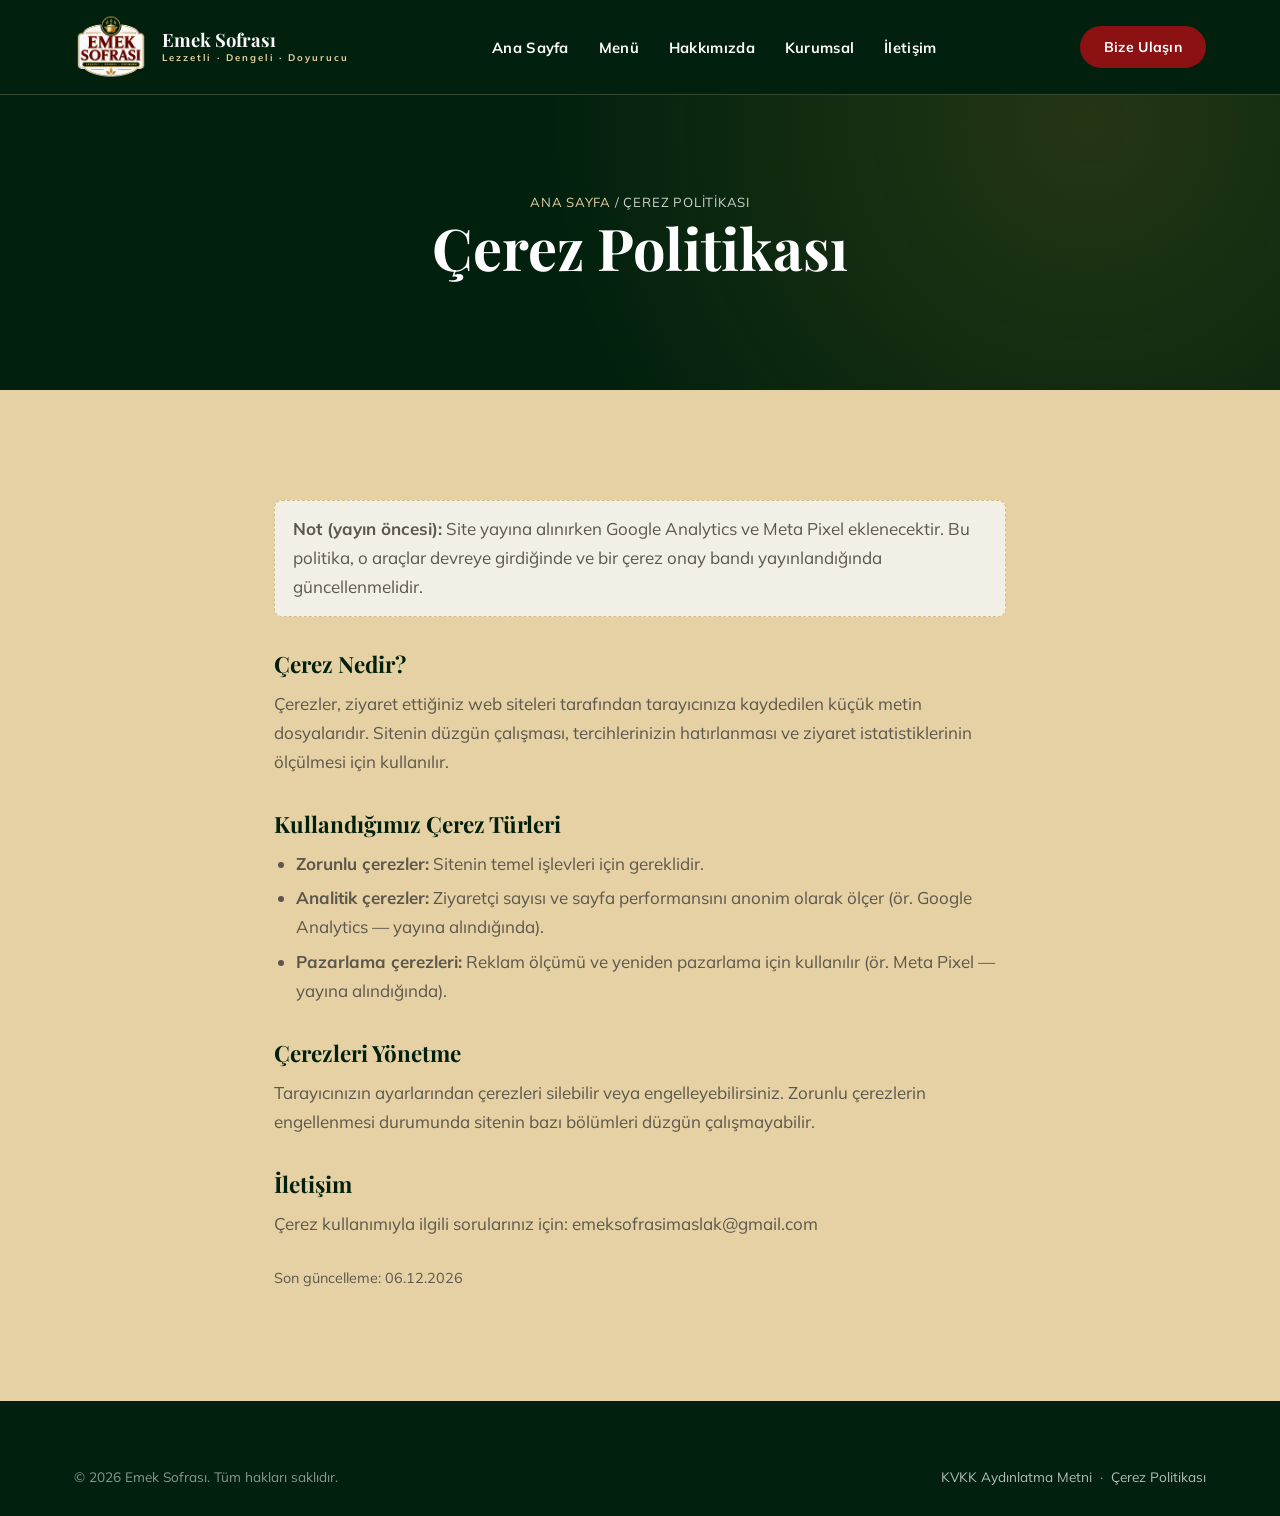
==== cerez-politikasi.html @ a25d8558 "Emek Sofrası web sitesi — ilk sürüm Statik site (HTML5 + saf CSS + vanilla JS, framework yok). 6 ana" ====
<!DOCTYPE html>
<html lang="tr">
<head>
<meta charset="UTF-8">
<meta name="viewport" content="width=device-width, initial-scale=1.0">
<title>Çerez Politikası | Emek Sofrası</title>
<meta name="description" content="Emek Sofrası web sitesi çerez (cookie) politikası.">
<meta name="robots" content="noindex">
<link rel="canonical" href="https://emeksofrasi.com/cerez-politikasi.html">
<link rel="icon" href="images/emek_sofrasi_logo.png">
<link rel="preconnect" href="https://fonts.googleapis.com">
<link rel="preconnect" href="https://fonts.gstatic.com" crossorigin>
<link href="https://fonts.googleapis.com/css2?family=Playfair+Display:wght@600;700&family=Mulish:wght@400;600;700&display=swap" rel="stylesheet">
<link rel="stylesheet" href="css/style.css">
</head>
<body>

<header class="site-header">
  <div class="header-inner">
    <a class="brand" href="index.html" aria-label="Emek Sofrası ana sayfa">
      <img src="images/emek_sofrasi_logo.png" alt="Emek Sofrası logosu">
      <span class="brand__text">Emek Sofrası<span>Lezzetli · Dengeli · Doyurucu</span></span>
    </a>
    <nav class="main-nav" aria-label="Ana menü">
      <ul>
        <li><a href="index.html">Ana Sayfa</a></li>
        <li><a href="menu.html">Menü</a></li>
        <li><a href="hakkimizda.html">Hakkımızda</a></li>
        <li><a href="kurumsal.html">Kurumsal</a></li>
        <li><a href="iletisim.html">İletişim</a></li>
      </ul>
    </nav>
    <div class="header-cta"><a class="btn btn--primary" href="tel:+905310219976">Bize Ulaşın</a></div>
    <button class="nav-toggle" aria-label="Menüyü aç/kapat" aria-expanded="false"><span></span><span></span><span></span></button>
  </div>
</header>

<main>
  <section class="page-hero">
    <div class="container">
      <p class="breadcrumb"><a href="index.html">Ana Sayfa</a> / Çerez Politikası</p>
      <h1>Çerez Politikası</h1>
    </div>
  </section>

  <section class="section">
    <div class="container legal">
      <p style="background:var(--cream-2);border:1px dashed var(--cream-3);padding:14px 18px;border-radius:8px;">
        <strong>Not (yayın öncesi):</strong> Site yayına alınırken Google Analytics ve
        Meta Pixel eklenecektir. Bu politika, o araçlar devreye girdiğinde ve bir çerez
        onay bandı yayınlandığında güncellenmelidir.
      </p>

      <h2>Çerez Nedir?</h2>
      <p>
        Çerezler, ziyaret ettiğiniz web siteleri tarafından tarayıcınıza kaydedilen
        küçük metin dosyalarıdır. Sitenin düzgün çalışması, tercihlerinizin hatırlanması
        ve ziyaret istatistiklerinin ölçülmesi için kullanılır.
      </p>

      <h2>Kullandığımız Çerez Türleri</h2>
      <ul>
        <li><strong>Zorunlu çerezler:</strong> Sitenin temel işlevleri için gereklidir.</li>
        <li><strong>Analitik çerezler:</strong> Ziyaretçi sayısı ve sayfa performansını anonim olarak ölçer (ör. Google Analytics — yayına alındığında).</li>
        <li><strong>Pazarlama çerezleri:</strong> Reklam ölçümü ve yeniden pazarlama için kullanılır (ör. Meta Pixel — yayına alındığında).</li>
      </ul>

      <h2>Çerezleri Yönetme</h2>
      <p>
        Tarayıcınızın ayarlarından çerezleri silebilir veya engelleyebilirsiniz. Zorunlu
        çerezlerin engellenmesi durumunda sitenin bazı bölümleri düzgün çalışmayabilir.
      </p>

      <h2>İletişim</h2>
      <p>Çerez kullanımıyla ilgili sorularınız için: emeksofrasimaslak@gmail.com</p>

      <p style="margin-top:28px;color:var(--ink-soft);font-size:0.9rem;">Son güncelleme: <span id="upd"></span></p>
    </div>
  </section>
</main>

<footer class="site-footer">
  <div class="container">
    <div class="footer-bottom" style="border:none;padding-top:0;">
      <span>© <span id="year">2026</span> Emek Sofrası. Tüm hakları saklıdır.</span>
      <span><a href="kvkk.html">KVKK Aydınlatma Metni</a> &nbsp;·&nbsp; <a href="cerez-politikasi.html">Çerez Politikası</a></span>
    </div>
  </div>
</footer>

<script>
document.getElementById("year").textContent = new Date().getFullYear();
document.getElementById("upd").textContent = new Date().toLocaleDateString("tr-TR");
</script>
<script src="js/main.js"></script>
</body>
</html>
---- css/style.css ----
/* ==========================================================================
   Emek Sofrası — Ana Stil Dosyası
   Resmî marka paleti (emek_sofrasi_renkler.jpeg):
     Ana Yeşil     #01210E   (%55 — zemin, güven)
     İkincil Yeşil #06351B   (%25 — bölüm bantları)
     Altın         #C4932D   (%12 — kalite/premium vurgu)
     Açık Altın    #E6D1A4   (çerçeve, ince detay)
     Bordo         #8C1112   (%8 — iştah/CTA vurgusu)
     Derin Bordo   #630303   (buton hover)
     Kırık Beyaz   #FAF9F8   (okuma zemini)
   ========================================================================== */

:root {
  --green:        #06351B;   /* ikincil yeşil */
  --green-deep:   #01210E;   /* ana yeşil */
  --green-soft:   #0d4a28;
  --gold:         #c4932d;
  --gold-light:   #e6d1a4;
  --gold-dark:    #a87d22;
  --bordo:        #8c1112;
  --bordo-deep:   #630303;
  --cream:        #faf9f8;   /* kırık beyaz — koyu zeminde metin, modal, küçük yüzeyler */
  --cream-2:      #f2efe6;
  --cream-3:      #d8bd82;   /* açık altın koyusu — kenarlık/detay */

  --bg:           #e6d1a4;   /* AÇIK ALTIN — bölüm arka planı (beyaz yerine) */
  --bg-2:         #ddc492;   /* bir ton koyusu — dönüşümlü bölümler */
  --ink:          #1c1a15;
  --ink-soft:     #5c574c;
  --white:        #ffffff;

  --font-display: "Playfair Display", "Georgia", "Times New Roman", serif;
  --font-body:    "Mulish", "Segoe UI", -apple-system, BlinkMacSystemFont, sans-serif;

  --container:    1180px;
  --radius:       10px;
  --shadow-sm:    0 2px 10px rgba(1, 33, 14, 0.10);
  --shadow-md:    0 10px 34px rgba(1, 33, 14, 0.18);
  --transition:   0.25s ease;
}

/* --------------------------------------------------------------------------
   Reset / temel
   -------------------------------------------------------------------------- */
*,
*::before,
*::after { box-sizing: border-box; margin: 0; padding: 0; }

html {
  scroll-behavior: smooth;
  -webkit-text-size-adjust: 100%;
  overflow-x: hidden;
}

body {
  font-family: var(--font-body);
  color: var(--ink);
  background: var(--bg);
  line-height: 1.7;
  font-size: 17px;
  overflow-x: hidden;
  max-width: 100%;
}

img { max-width: 100%; display: block; }

a { color: var(--bordo); text-decoration: none; transition: color var(--transition); }
a:hover { color: var(--gold-dark); }

h1, h2, h3, h4 {
  font-family: var(--font-display);
  font-weight: 700;
  line-height: 1.2;
  color: var(--green-deep);
}

h1 { font-size: clamp(2.1rem, 5vw, 3.6rem); }
h2 { font-size: clamp(1.7rem, 3.6vw, 2.6rem); }
h3 { font-size: clamp(1.2rem, 2.2vw, 1.5rem); }

p { margin-bottom: 1rem; }
p:last-child { margin-bottom: 0; }

ul { list-style: none; }

/* --------------------------------------------------------------------------
   Yardımcı sınıflar
   -------------------------------------------------------------------------- */
.container {
  width: 100%;
  max-width: var(--container);
  margin: 0 auto;
  padding: 0 24px;
}

.section {
  padding: clamp(56px, 9vw, 110px) 0;
}

.section--tint { background: var(--bg-2); }

.section--green {
  background: var(--green);
  color: var(--cream);
}
.section--green-deep {
  background: var(--green-deep);
  color: var(--cream);
}
.section--green h2, .section--green h3, .section--green h4,
.section--green-deep h2, .section--green-deep h3, .section--green-deep h4 {
  color: var(--white);
}

.eyebrow {
  display: inline-block;
  font-family: var(--font-body);
  font-weight: 700;
  letter-spacing: 0.22em;
  text-transform: uppercase;
  font-size: 0.78rem;
  color: var(--gold-dark);
  margin-bottom: 14px;
}
.section--green .eyebrow,
.section--green-deep .eyebrow { color: var(--gold-light); }

.section-head {
  max-width: 720px;
  margin-bottom: clamp(34px, 5vw, 58px);
}
.section-head--center {
  margin-left: auto;
  margin-right: auto;
  text-align: center;
}

.lead {
  font-size: 1.12rem;
  color: var(--ink-soft);
}
.section--green .lead,
.section--green-deep .lead { color: rgba(250, 249, 248, 0.82); }

.section--green p,
.section--green li,
.section--green-deep p,
.section--green-deep li { color: rgba(250, 249, 248, 0.88); }
.section--green .split__content strong,
.section--green-deep .split__content strong { color: var(--white); }

/* Altın ince ayraç */
.rule {
  display: flex;
  align-items: center;
  gap: 12px;
  margin: 18px 0;
}
.rule::before,
.rule::after {
  content: "";
  height: 1px;
  flex: 1;
  background: var(--gold);
  opacity: 0.5;
}
.rule__dot {
  width: 7px; height: 7px;
  transform: rotate(45deg);
  background: var(--gold);
}
.rule--left::before { display: none; }
.rule--left { justify-content: flex-start; }
.rule--left::after { max-width: 90px; }

/* --------------------------------------------------------------------------
   Butonlar
   -------------------------------------------------------------------------- */
.btn {
  display: inline-flex;
  align-items: center;
  justify-content: center;
  gap: 9px;
  font-family: var(--font-body);
  font-weight: 700;
  font-size: 0.95rem;
  letter-spacing: 0.02em;
  padding: 14px 28px;
  border-radius: 999px;
  border: 2px solid transparent;
  cursor: pointer;
  transition: all var(--transition);
  text-align: center;
  line-height: 1.2;
}

.btn--primary {
  background: var(--bordo);
  color: var(--white);
  border-color: var(--bordo);
}
.btn--primary:hover {
  background: var(--bordo-deep);
  border-color: var(--bordo-deep);
  color: var(--white);
  transform: translateY(-2px);
}

.btn--gold {
  background: var(--gold);
  color: var(--green-deep);
  border-color: var(--gold);
}
.btn--gold:hover {
  background: var(--gold-light);
  border-color: var(--gold-light);
  color: var(--green-deep);
  transform: translateY(-2px);
}

.btn--ghost {
  background: transparent;
  color: var(--green-deep);
  border-color: var(--green);
}
.btn--ghost:hover {
  background: var(--green);
  color: var(--cream);
}
.section--green .btn--ghost,
.section--green-deep .btn--ghost,
.hero .btn--ghost,
.page-hero .btn--ghost,
.home-hero .btn--ghost,
.home-intro .btn--ghost,
.panel .btn--ghost {
  color: var(--cream);
  border-color: var(--gold-light);
}
.section--green .btn--ghost:hover,
.section--green-deep .btn--ghost:hover,
.hero .btn--ghost:hover,
.page-hero .btn--ghost:hover,
.home-hero .btn--ghost:hover,
.home-intro .btn--ghost:hover,
.panel .btn--ghost:hover {
  background: var(--gold);
  color: var(--green-deep);
  border-color: var(--gold);
}

.btn--wa {
  background: #1faa54;
  color: #fff;
  border-color: #1faa54;
}
.btn--wa:hover {
  background: #178a44;
  border-color: #178a44;
  color: #fff;
  transform: translateY(-2px);
}

.btn-row {
  display: flex;
  flex-wrap: wrap;
  gap: 14px;
  margin-top: 28px;
}
.btn-row--center { justify-content: center; }

/* --------------------------------------------------------------------------
   Görsel yer tutucular (fotoğraflar sonra eklenecek)
   -------------------------------------------------------------------------- */
.ph {
  position: relative;
  width: 100%;
  background:
    repeating-linear-gradient(
      45deg,
      #f2efe6,
      #f2efe6 14px,
      #e8e3d4 14px,
      #e8e3d4 28px
    );
  background-color: var(--cream-2);
  border: 1px solid var(--cream-3);
  border-radius: var(--radius);
  overflow: hidden;
  display: flex;
  align-items: center;
  justify-content: center;
}
.ph::after {
  content: attr(data-label);
  position: absolute;
  padding: 8px 16px;
  font-family: var(--font-body);
  font-size: 0.8rem;
  font-weight: 700;
  letter-spacing: 0.08em;
  text-transform: uppercase;
  color: var(--ink-soft);
  background: rgba(250, 249, 248, 0.92);
  border: 1px solid var(--cream-3);
  border-radius: 999px;
}
.ph::before {
  content: "";
  position: absolute;
  width: 46px; height: 46px;
  top: calc(50% - 40px); left: calc(50% - 23px);
  background: var(--gold);
  opacity: 0.4;
  -webkit-mask: url("data:image/svg+xml,%3Csvg xmlns='http://www.w3.org/2000/svg' viewBox='0 0 24 24'%3E%3Cpath d='M4 20h16v-2H4v2zM12 4c-3.31 0-6 2.24-6 5h12c0-2.76-2.69-5-6-5zM5 11h14v2H5z'/%3E%3C/svg%3E") center/contain no-repeat;
          mask: url("data:image/svg+xml,%3Csvg xmlns='http://www.w3.org/2000/svg' viewBox='0 0 24 24'%3E%3Cpath d='M4 20h16v-2H4v2zM12 4c-3.31 0-6 2.24-6 5h12c0-2.76-2.69-5-6-5zM5 11h14v2H5z'/%3E%3C/svg%3E") center/contain no-repeat;
}
/* Koyu bölümlerde yer tutucu */
.section--green .ph,
.section--green-deep .ph,
.hero__media .ph,
.page-hero .ph {
  background:
    repeating-linear-gradient(45deg, rgba(230,209,164,0.10), rgba(230,209,164,0.10) 14px, rgba(230,209,164,0.04) 14px, rgba(230,209,164,0.04) 28px);
  background-color: rgba(255,255,255,0.03);
  border-color: rgba(230, 209, 164, 0.35);
}
.section--green .ph::after,
.section--green-deep .ph::after,
.hero__media .ph::after,
.page-hero .ph::after {
  color: var(--gold-light);
  background: rgba(1, 33, 14, 0.55);
  border-color: rgba(230, 209, 164, 0.35);
}

.ph--1x1  { aspect-ratio: 1 / 1; }
.ph--4x3  { aspect-ratio: 4 / 3; }
.ph--3x2  { aspect-ratio: 3 / 2; }
.ph--16x9 { aspect-ratio: 16 / 9; }
.ph--3x4  { aspect-ratio: 3 / 4; }
.ph--hero { aspect-ratio: 5 / 6; }

.media {
  width: 100%;
  height: 100%;
  object-fit: cover;
  border-radius: var(--radius);
}

/* --------------------------------------------------------------------------
   Header — koyu yeşil
   -------------------------------------------------------------------------- */
.site-header {
  position: sticky;
  top: 0;
  z-index: 100;
  background: var(--green-deep);
  border-bottom: 1px solid rgba(230, 209, 164, 0.22);
}

.header-inner {
  display: flex;
  align-items: center;
  justify-content: space-between;
  gap: 20px;
  min-height: 92px;
  padding: 10px 24px;
  max-width: var(--container);
  margin: 0 auto;
}

.brand {
  display: flex;
  align-items: center;
  gap: 14px;
  flex-shrink: 0;
}
.brand img { height: 74px; width: auto; }
.brand__text {
  font-family: var(--font-display);
  font-weight: 700;
  font-size: 1.15rem;
  color: var(--cream);
  line-height: 1;
}
.brand__text span {
  display: block;
  font-family: var(--font-body);
  font-weight: 700;
  font-size: 0.6rem;
  letter-spacing: 0.2em;
  color: var(--gold-light);
  margin-top: 4px;
}

.main-nav ul {
  display: flex;
  align-items: center;
  gap: 30px;
}
.main-nav a {
  font-family: var(--font-body);
  font-weight: 700;
  font-size: 0.92rem;
  color: var(--cream);
  letter-spacing: 0.02em;
  padding: 6px 0;
  position: relative;
}
.main-nav a::after {
  content: "";
  position: absolute;
  left: 0; bottom: 0;
  width: 0; height: 2px;
  background: var(--gold);
  transition: width var(--transition);
}
.main-nav a:hover { color: var(--gold-light); }
.main-nav a:hover::after,
.main-nav a.is-active::after { width: 100%; }
.main-nav a.is-active { color: var(--gold-light); }

.header-cta { flex-shrink: 0; }
.header-cta .btn { padding: 11px 22px; font-size: 0.88rem; }

.nav-toggle {
  display: none;
  flex-direction: column;
  gap: 5px;
  background: none;
  border: none;
  cursor: pointer;
  padding: 8px;
}
.nav-toggle span {
  width: 26px; height: 2px;
  background: var(--cream);
  transition: all var(--transition);
}
.nav-toggle.is-open span:nth-child(1) { transform: translateY(7px) rotate(45deg); }
.nav-toggle.is-open span:nth-child(2) { opacity: 0; }
.nav-toggle.is-open span:nth-child(3) { transform: translateY(-7px) rotate(-45deg); }

/* --------------------------------------------------------------------------
   Hero — koyu yeşil zemin
   -------------------------------------------------------------------------- */
.hero {
  position: relative;
  overflow: hidden;
  background:
    radial-gradient(circle at 12% 0%, rgba(196, 147, 45, 0.18), transparent 42%),
    radial-gradient(circle at 100% 100%, rgba(6, 53, 27, 0.9), transparent 55%),
    var(--green-deep);
  color: var(--cream);
  padding: clamp(48px, 8vw, 96px) 0 clamp(56px, 9vw, 104px);
}

.hero-grid {
  display: grid;
  grid-template-columns: 1.05fr 0.95fr;
  gap: clamp(30px, 5vw, 66px);
  align-items: center;
}
.hero__content { min-width: 0; }

.hero__slogan {
  font-family: var(--font-display);
  font-style: italic;
  font-size: 1.05rem;
  color: var(--gold-light);
  margin-bottom: 10px;
}

.hero h1 { color: var(--white); margin-bottom: 18px; }
.hero h1 em {
  font-style: italic;
  color: var(--gold);
}

.hero__desc {
  font-size: 1.14rem;
  color: rgba(250, 249, 248, 0.85);
  max-width: 46ch;
}

.hero__meta {
  display: flex;
  flex-wrap: wrap;
  gap: 10px 22px;
  margin-top: 26px;
  font-size: 0.92rem;
  font-weight: 700;
  color: var(--cream);
}
.hero__meta span {
  display: inline-flex;
  align-items: center;
  gap: 7px;
}
.hero__meta span::before {
  content: "";
  width: 6px; height: 6px;
  transform: rotate(45deg);
  background: var(--gold);
}

.hero__media {
  position: relative;
  min-width: 0;
}
.hero__media .ph { box-shadow: var(--shadow-md); }
.hero__media::before {
  content: "";
  position: absolute;
  inset: 18px -18px -18px 18px;
  border: 2px solid var(--gold);
  border-radius: var(--radius);
  z-index: 0;
}
.hero__media .ph,
.hero__media .hero__crest { position: relative; z-index: 1; }

/* Fotoğraf gelene kadar hero görsel alanı: marka amblemi */
.hero__crest {
  aspect-ratio: 5 / 6;
  border-radius: var(--radius);
  border: 1px solid rgba(230, 209, 164, 0.4);
  background:
    radial-gradient(circle at 50% 38%, rgba(196, 147, 45, 0.22), transparent 60%),
    var(--green);
  box-shadow: var(--shadow-md);
  display: flex;
  flex-direction: column;
  align-items: center;
  justify-content: center;
  gap: 22px;
  padding: 32px;
  text-align: center;
}
.hero__crest img {
  width: min(74%, 320px);
  height: auto;
  filter: drop-shadow(0 8px 20px rgba(0, 0, 0, 0.35));
}
.hero__crest span {
  font-family: var(--font-body);
  font-size: 0.78rem;
  font-weight: 700;
  letter-spacing: 0.14em;
  text-transform: uppercase;
  color: var(--gold-light);
}

/* --------------------------------------------------------------------------
   Görsel kaydırıcı (carousel) — hero
   -------------------------------------------------------------------------- */
.carousel {
  position: relative;
  z-index: 1;
  aspect-ratio: 5 / 6;
  border-radius: var(--radius);
  overflow: hidden;
  box-shadow: var(--shadow-md);
  border: 1px solid rgba(230, 209, 164, 0.4);
  background: var(--green-deep);
}
.carousel__track {
  display: flex;
  height: 100%;
  transition: transform 0.6s cubic-bezier(0.4, 0, 0.2, 1);
}
.carousel__slide {
  flex: 0 0 100%;
  width: 100%;
  height: 100%;
}
.carousel__slide > img {
  width: 100%;
  height: 100%;
  object-fit: cover;
  display: block;
}
.carousel__slide .hero__crest {
  aspect-ratio: auto;
  height: 100%;
  border: none;
  border-radius: 0;
  box-shadow: none;
}

.carousel__arrow {
  position: absolute;
  top: 50%;
  transform: translateY(-50%);
  width: 42px;
  height: 42px;
  border-radius: 50%;
  border: 1px solid rgba(230, 209, 164, 0.5);
  background: rgba(1, 33, 14, 0.55);
  color: var(--cream);
  font-size: 1.4rem;
  line-height: 1;
  cursor: pointer;
  display: flex;
  align-items: center;
  justify-content: center;
  transition: background var(--transition);
  z-index: 2;
}
.carousel__arrow:hover { background: var(--bordo); border-color: var(--bordo); }
.carousel__arrow--prev { left: 12px; }
.carousel__arrow--next { right: 12px; }

.carousel__dots {
  position: absolute;
  left: 0;
  right: 0;
  bottom: 14px;
  display: flex;
  gap: 8px;
  justify-content: center;
  z-index: 2;
}
.carousel__dots button {
  width: 9px;
  height: 9px;
  padding: 0;
  border-radius: 999px;
  border: none;
  background: rgba(250, 249, 248, 0.45);
  cursor: pointer;
  transition: all var(--transition);
}
.carousel__dots button.is-active {
  width: 26px;
  background: var(--gold);
}

/* --------------------------------------------------------------------------
   Değerler şeridi
   -------------------------------------------------------------------------- */
.values {
  display: grid;
  grid-template-columns: repeat(3, 1fr);
  gap: 20px;
  text-align: center;
}
.value {
  padding: 34px 22px;
  background: var(--white);
  border: 1px solid var(--cream-3);
  border-radius: var(--radius);
  box-shadow: var(--shadow-sm);
}
.section--green .value,
.section--green-deep .value {
  background: rgba(255, 255, 255, 0.05);
  border-color: rgba(230, 209, 164, 0.3);
  color: var(--cream);
}
.value__icon {
  width: 44px; height: 44px;
  margin: 0 auto 14px;
  color: var(--gold-dark);
}
.section--green .value__icon,
.section--green-deep .value__icon { color: var(--gold-light); }
.value h3 { margin-bottom: 8px; }
.value p { font-size: 0.98rem; color: var(--ink-soft); }
.section--green .value p,
.section--green-deep .value p { color: rgba(250, 249, 248, 0.8); }

/* --------------------------------------------------------------------------
   İki kolon anlatı bloğu
   -------------------------------------------------------------------------- */
.split {
  display: grid;
  grid-template-columns: 1fr 1fr;
  gap: clamp(30px, 5vw, 64px);
  align-items: center;
}
.split__content { min-width: 0; }
.split__media { min-width: 0; }
.split--reverse .split__media { order: 2; }
.split__media .ph { box-shadow: var(--shadow-md); }

.checklist {
  margin-top: 22px;
  display: grid;
  gap: 12px;
}
.checklist li {
  display: flex;
  gap: 12px;
  align-items: flex-start;
  font-size: 0.99rem;
}
.checklist li::before {
  content: "";
  flex-shrink: 0;
  width: 22px; height: 22px;
  margin-top: 2px;
  border-radius: 50%;
  background: var(--gold);
  -webkit-mask: url("data:image/svg+xml,%3Csvg xmlns='http://www.w3.org/2000/svg' viewBox='0 0 24 24'%3E%3Cpath d='M9 16.17L4.83 12l-1.42 1.41L9 19 21 7l-1.41-1.41z'/%3E%3C/svg%3E") center/70% no-repeat;
          mask: url("data:image/svg+xml,%3Csvg xmlns='http://www.w3.org/2000/svg' viewBox='0 0 24 24'%3E%3Cpath d='M9 16.17L4.83 12l-1.42 1.41L9 19 21 7l-1.41-1.41z'/%3E%3C/svg%3E") center/70% no-repeat;
}

/* --------------------------------------------------------------------------
   Menü — kategori butonları + popup
   -------------------------------------------------------------------------- */
.week-menu {
  background: var(--white);
  border: 1px solid var(--cream-3);
  border-left: 4px solid var(--gold);
  border-radius: var(--radius);
  padding: clamp(24px, 4vw, 40px);
  box-shadow: var(--shadow-sm);
  margin-bottom: 46px;
}
.week-menu__tag {
  font-family: var(--font-body);
  font-weight: 700;
  letter-spacing: 0.16em;
  text-transform: uppercase;
  font-size: 0.75rem;
  color: var(--gold-dark);
}
.week-menu h3 { margin: 6px 0 10px; }
.week-menu__note { font-size: 0.95rem; color: var(--ink-soft); }
.week-menu__empty {
  margin-top: 16px;
  padding: 18px;
  border: 1px dashed var(--cream-3);
  border-radius: 8px;
  font-size: 0.95rem;
  color: var(--ink-soft);
  background: var(--cream);
}

.cat-grid {
  display: grid;
  grid-template-columns: repeat(auto-fit, minmax(190px, 1fr));
  gap: 16px;
}
.cat-btn {
  display: flex;
  flex-direction: column;
  align-items: flex-start;
  gap: 6px;
  text-align: left;
  padding: 22px 22px 20px;
  background: var(--white);
  border: 1px solid var(--cream-3);
  border-radius: var(--radius);
  cursor: pointer;
  transition: all var(--transition);
  font-family: inherit;
  box-shadow: var(--shadow-sm);
}
.cat-btn:hover {
  border-color: var(--gold);
  transform: translateY(-3px);
  box-shadow: var(--shadow-md);
}
.cat-btn__icon { width: 34px; height: 34px; color: var(--green-soft); }
.cat-btn__name {
  font-family: var(--font-display);
  font-weight: 700;
  font-size: 1.18rem;
  color: var(--green-deep);
}
.cat-btn__hint {
  font-size: 0.82rem;
  font-weight: 700;
  letter-spacing: 0.04em;
  color: var(--gold-dark);
}

/* Popup / modal */
.modal {
  position: fixed;
  inset: 0;
  z-index: 200;
  display: none;
  align-items: center;
  justify-content: center;
  padding: 20px;
  background: rgba(1, 33, 14, 0.66);
  backdrop-filter: blur(3px);
}
.modal.is-open { display: flex; }
.modal__box {
  background: var(--cream);
  border-radius: var(--radius);
  border-top: 5px solid var(--gold);
  max-width: 520px;
  width: 100%;
  max-height: 88vh;
  overflow-y: auto;
  padding: clamp(24px, 4vw, 38px);
  box-shadow: var(--shadow-md);
  position: relative;
}
.modal__close {
  position: absolute;
  top: 14px; right: 14px;
  width: 38px; height: 38px;
  border-radius: 50%;
  border: 1px solid var(--cream-3);
  background: var(--white);
  font-size: 1.1rem;
  line-height: 1;
  cursor: pointer;
  color: var(--ink);
  transition: all var(--transition);
}
.modal__close:hover { background: var(--bordo); color: #fff; border-color: var(--bordo); }
.modal__eyebrow {
  font-family: var(--font-body);
  font-weight: 700;
  letter-spacing: 0.16em;
  text-transform: uppercase;
  font-size: 0.72rem;
  color: var(--gold-dark);
}
.modal h3 { margin: 6px 0 4px; }
.modal__week { font-size: 0.9rem; color: var(--ink-soft); margin-bottom: 18px; }
.modal__list { display: grid; gap: 2px; }
.modal__list li {
  padding: 12px 4px;
  border-bottom: 1px solid var(--cream-3);
  font-size: 1.02rem;
}
.modal__list li:last-child { border-bottom: none; }
.modal__placeholder {
  padding: 26px 18px;
  text-align: center;
  border: 1px dashed var(--cream-3);
  border-radius: 8px;
  color: var(--ink-soft);
  font-size: 0.95rem;
  background: var(--white);
}
.modal__foot {
  margin-top: 20px;
  padding-top: 16px;
  border-top: 1px solid var(--cream-3);
  font-size: 0.88rem;
  color: var(--ink-soft);
}

/* --------------------------------------------------------------------------
   Yemek kartları şeridi
   -------------------------------------------------------------------------- */
.cards-strip {
  display: flex;
  flex-wrap: wrap;
  gap: 12px;
  justify-content: center;
}
.card-chip {
  padding: 12px 22px;
  border: 1px solid rgba(230, 209, 164, 0.42);
  border-radius: 999px;
  font-weight: 700;
  font-size: 0.92rem;
  color: var(--cream);
  background: rgba(255, 255, 255, 0.06);
}

/* --------------------------------------------------------------------------
   Bilgi / iletişim ızgarası
   -------------------------------------------------------------------------- */
.info-grid {
  display: grid;
  grid-template-columns: repeat(auto-fit, minmax(240px, 1fr));
  gap: 22px;
}
.info-card {
  padding: 28px;
  background: var(--white);
  border: 1px solid var(--cream-3);
  border-radius: var(--radius);
  box-shadow: var(--shadow-sm);
}
.info-card__icon { width: 38px; height: 38px; color: var(--gold-dark); margin-bottom: 12px; }
.info-card h3 { font-size: 1.15rem; margin-bottom: 6px; }
.info-card p { font-size: 0.98rem; color: var(--ink-soft); }
.info-card a { font-weight: 700; }

.map-embed {
  margin-top: 40px;
  border-radius: var(--radius);
  overflow: hidden;
  border: 1px solid var(--cream-3);
  box-shadow: var(--shadow-sm);
  line-height: 0;
}
.map-embed iframe { width: 100%; height: 420px; border: 0; }

/* Saat tablosu */
.hours { display: grid; gap: 8px; margin-top: 8px; }
.hours div {
  display: flex;
  justify-content: space-between;
  gap: 16px;
  padding: 7px 0;
  border-bottom: 1px dashed var(--cream-3);
  font-size: 0.96rem;
}
.hours div:last-child { border-bottom: none; }
.hours .is-closed { color: var(--bordo); font-weight: 700; }

/* --------------------------------------------------------------------------
   CTA bandı
   -------------------------------------------------------------------------- */
.cta-band { text-align: center; }
.cta-band h2 { margin-bottom: 12px; }
.cta-band p { max-width: 52ch; margin: 0 auto; }

/* Rozet / durum etiketi */
.badge {
  display: inline-flex;
  align-items: center;
  gap: 8px;
  padding: 7px 16px;
  border-radius: 999px;
  font-size: 0.8rem;
  font-weight: 700;
  letter-spacing: 0.06em;
  text-transform: uppercase;
  background: var(--gold);
  color: var(--green-deep);
}
.badge--soon {
  background: rgba(196, 147, 45, 0.16);
  color: var(--gold-dark);
  border: 1px solid var(--gold);
}

/* --------------------------------------------------------------------------
   Footer
   -------------------------------------------------------------------------- */
.site-footer {
  background: var(--green-deep);
  color: rgba(250, 249, 248, 0.72);
  padding: 64px 0 28px;
  font-size: 0.95rem;
}
.footer-grid {
  display: grid;
  grid-template-columns: 1.4fr 1fr 1fr 1.2fr;
  gap: 40px;
  margin-bottom: 44px;
}
.footer-brand img {
  height: 64px;
  width: auto;
  margin-bottom: 14px;
  background: var(--cream);
  padding: 8px;
  border-radius: 8px;
}
.footer-brand p { color: rgba(250, 249, 248, 0.72); max-width: 34ch; }
.site-footer h4 {
  color: var(--gold-light);
  font-family: var(--font-body);
  font-weight: 700;
  letter-spacing: 0.1em;
  text-transform: uppercase;
  font-size: 0.8rem;
  margin-bottom: 16px;
}
.site-footer ul { display: grid; gap: 10px; }
.site-footer a { color: rgba(250, 249, 248, 0.72); }
.site-footer a:hover { color: var(--gold-light); }
.footer-bottom {
  border-top: 1px solid rgba(230, 209, 164, 0.2);
  padding-top: 22px;
  display: flex;
  flex-wrap: wrap;
  gap: 10px 24px;
  justify-content: space-between;
  font-size: 0.85rem;
  color: rgba(250, 249, 248, 0.55);
}

/* Sabit WhatsApp butonu */
.wa-float {
  position: fixed;
  right: 18px;
  bottom: 18px;
  z-index: 90;
  width: 56px; height: 56px;
  border-radius: 50%;
  background: #1faa54;
  box-shadow: 0 8px 24px rgba(31, 170, 84, 0.4);
  display: flex;
  align-items: center;
  justify-content: center;
  color: #fff;
  transition: transform var(--transition);
}
.wa-float:hover { transform: scale(1.08); color: #fff; }
.wa-float svg { width: 30px; height: 30px; }

/* --------------------------------------------------------------------------
   Sayfa başlığı (iç sayfalar)
   -------------------------------------------------------------------------- */
.page-hero {
  background:
    radial-gradient(circle at 85% 10%, rgba(196, 147, 45, 0.18), transparent 48%),
    var(--green-deep);
  color: var(--cream);
  padding: clamp(52px, 8vw, 96px) 0;
  text-align: center;
}
.page-hero h1 { color: var(--white); margin-bottom: 12px; }
.page-hero p { color: rgba(250, 249, 248, 0.82); max-width: 56ch; margin: 0 auto; }
.breadcrumb {
  font-size: 0.82rem;
  letter-spacing: 0.06em;
  text-transform: uppercase;
  color: var(--gold-light);
  margin-bottom: 16px;
}
.breadcrumb a { color: var(--gold-light); }

/* Yasal metin sayfaları */
.legal { max-width: 780px; }
.legal h2 { font-size: 1.4rem; margin: 34px 0 12px; }
.legal h3 { font-size: 1.1rem; margin: 22px 0 8px; }
.legal p, .legal li { color: var(--ink-soft); }
.legal ul { list-style: disc; padding-left: 22px; margin-bottom: 1rem; }
.legal li { margin-bottom: 6px; }

/* --------------------------------------------------------------------------
   Duyarlı (responsive)
   -------------------------------------------------------------------------- */
@media (max-width: 940px) {
  .hero-grid { grid-template-columns: 1fr; }
  .hero__media { max-width: 460px; margin: 0 auto; }
  .hero__media::before { inset: 12px -12px -12px 12px; }
  .split { grid-template-columns: 1fr; }
  .split--reverse .split__media { order: 0; }
  .split__media { max-width: 520px; }
  .footer-grid { grid-template-columns: 1fr 1fr; gap: 32px; }
}

@media (max-width: 860px) {
  .main-nav {
    position: fixed;
    inset: 92px 0 auto 0;
    background: var(--green-deep);
    border-bottom: 1px solid rgba(230, 209, 164, 0.22);
    padding: 12px 24px 24px;
    transform: translateY(-130%);
    transition: transform 0.3s ease;
    box-shadow: var(--shadow-md);
  }
  .main-nav.is-open { transform: translateY(0); }
  .main-nav ul { flex-direction: column; align-items: stretch; gap: 4px; }
  .main-nav li { border-bottom: 1px solid rgba(230, 209, 164, 0.16); }
  .main-nav li:last-child { border-bottom: none; }
  .main-nav a { display: block; padding: 14px 0; }
  .main-nav a::after { display: none; }
  .nav-toggle { display: flex; }
  .header-cta { display: none; }
}

@media (max-width: 560px) {
  body { font-size: 16px; }
  .values { grid-template-columns: 1fr; }
  .footer-grid { grid-template-columns: 1fr; }
  .btn { width: 100%; }
  .btn-row .btn { width: 100%; }
  .brand__text { font-size: 1rem; }
  .brand img { height: 58px; }
  .header-inner { min-height: 78px; }
  .main-nav { inset: 78px 0 auto 0; }
  .hero__meta { font-size: 0.86rem; }
}

@media (prefers-reduced-motion: reduce) {
  * { animation: none !important; transition: none !important; scroll-behavior: auto !important; }
}

.sr-only {
  position: absolute;
  width: 1px; height: 1px;
  padding: 0; margin: -1px;
  overflow: hidden;
  clip: rect(0 0 0 0);
  white-space: nowrap;
  border: 0;
}
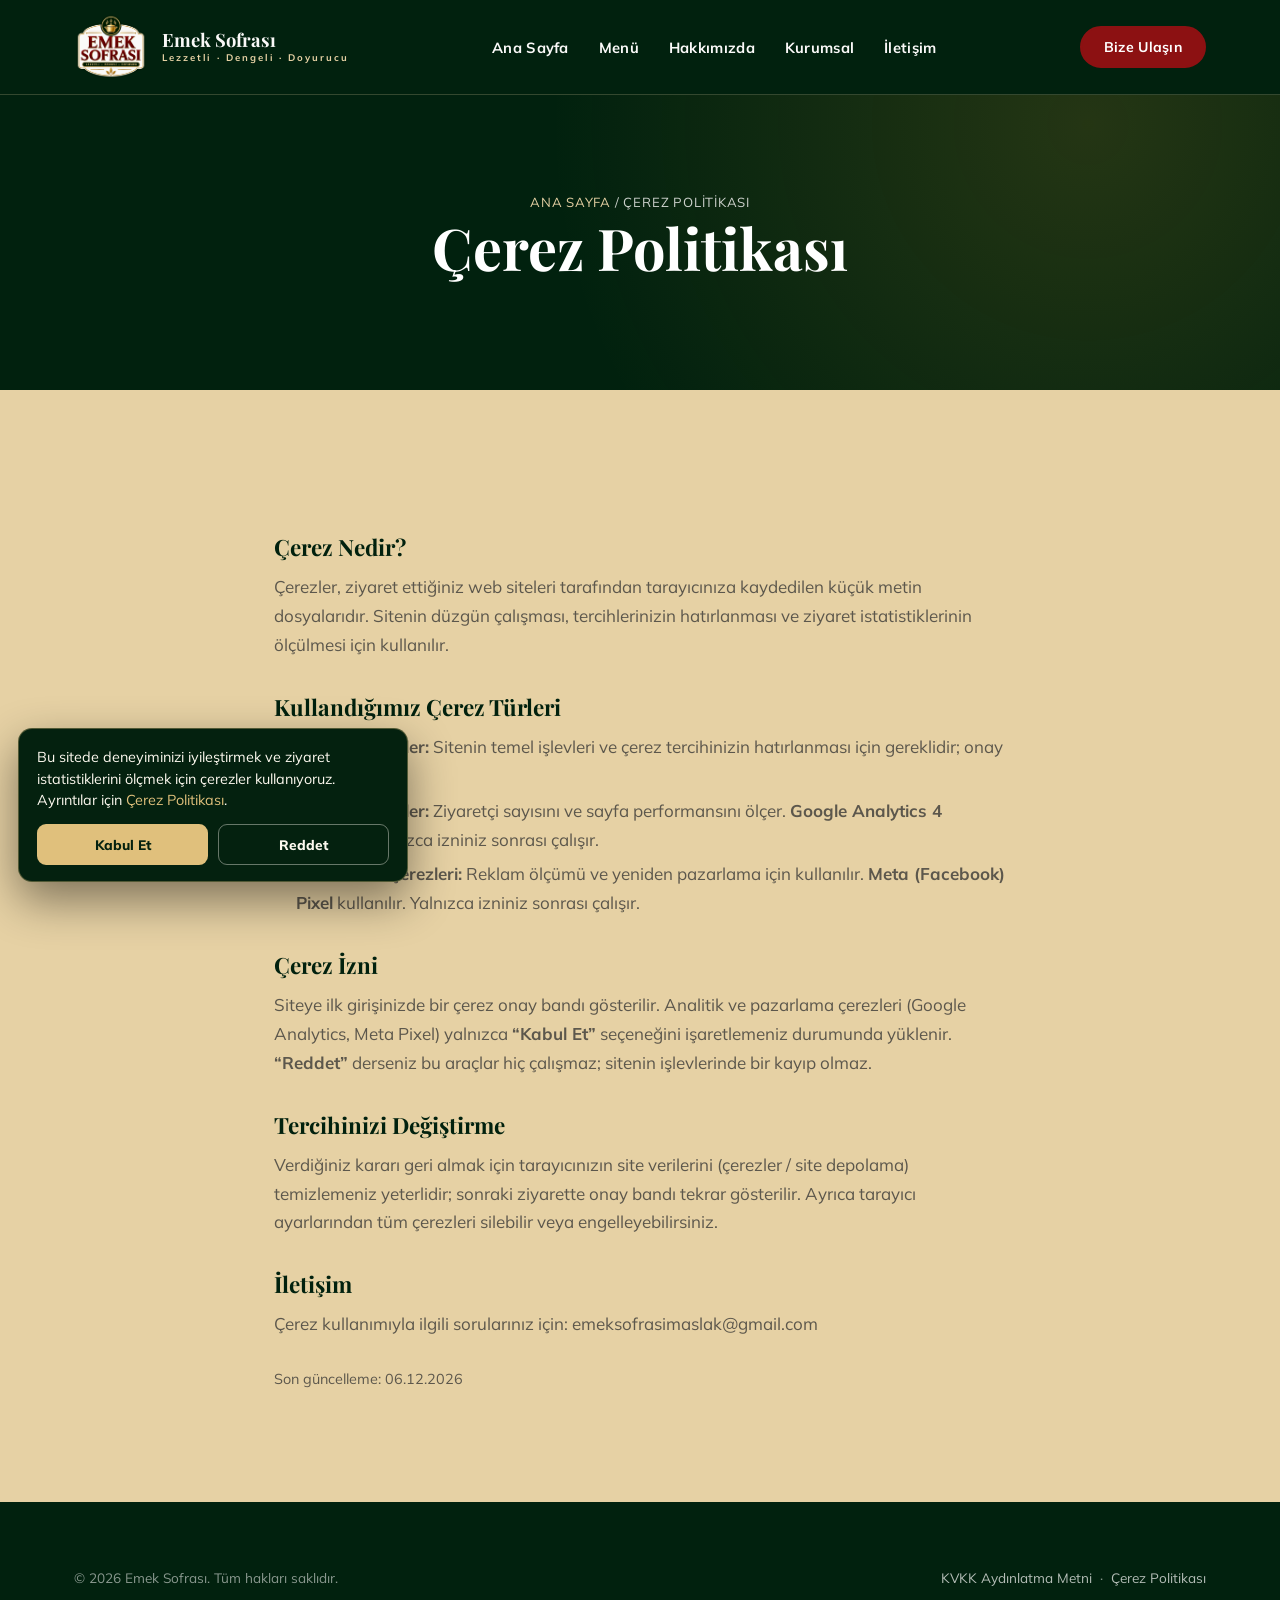
==== commit 595f26e0: "feat: çerez onay bandı + izne bağlı Meta Pixel - js/consent.js: ilk ziyarette "Kabul Et / Reddet" ba" ====
--- a/cerez-politikasi.html
+++ b/cerez-politikasi.html
@@ -12,6 +12,7 @@
 <link rel="preconnect" href="https://fonts.gstatic.com" crossorigin>
 <link href="https://fonts.googleapis.com/css2?family=Playfair+Display:wght@600;700&family=Mulish:wght@400;600;700&display=swap" rel="stylesheet">
 <link rel="stylesheet" href="css/style.css">
+<script src="js/consent.js" defer></script>
 </head>
 <body>
 
@@ -45,12 +46,6 @@
 
   <section class="section">
     <div class="container legal">
-      <p style="background:var(--cream-2);border:1px dashed var(--cream-3);padding:14px 18px;border-radius:8px;">
-        <strong>Not (yayın öncesi):</strong> Site yayına alınırken Google Analytics ve
-        Meta Pixel eklenecektir. Bu politika, o araçlar devreye girdiğinde ve bir çerez
-        onay bandı yayınlandığında güncellenmelidir.
-      </p>
-
       <h2>Çerez Nedir?</h2>
       <p>
         Çerezler, ziyaret ettiğiniz web siteleri tarafından tarayıcınıza kaydedilen
@@ -60,15 +55,27 @@
 
       <h2>Kullandığımız Çerez Türleri</h2>
       <ul>
-        <li><strong>Zorunlu çerezler:</strong> Sitenin temel işlevleri için gereklidir.</li>
-        <li><strong>Analitik çerezler:</strong> Ziyaretçi sayısı ve sayfa performansını anonim olarak ölçer (ör. Google Analytics — yayına alındığında).</li>
-        <li><strong>Pazarlama çerezleri:</strong> Reklam ölçümü ve yeniden pazarlama için kullanılır (ör. Meta Pixel — yayına alındığında).</li>
+        <li><strong>Zorunlu çerezler:</strong> Sitenin temel işlevleri ve çerez tercihinizin
+          hatırlanması için gereklidir; onay gerektirmez.</li>
+        <li><strong>Analitik çerezler:</strong> Ziyaretçi sayısını ve sayfa performansını
+          ölçer. <strong>Google Analytics 4</strong> kullanılır. Yalnızca izniniz sonrası çalışır.</li>
+        <li><strong>Pazarlama çerezleri:</strong> Reklam ölçümü ve yeniden pazarlama için
+          kullanılır. <strong>Meta (Facebook) Pixel</strong> kullanılır. Yalnızca izniniz sonrası çalışır.</li>
       </ul>
 
-      <h2>Çerezleri Yönetme</h2>
+      <h2>Çerez İzni</h2>
       <p>
-        Tarayıcınızın ayarlarından çerezleri silebilir veya engelleyebilirsiniz. Zorunlu
-        çerezlerin engellenmesi durumunda sitenin bazı bölümleri düzgün çalışmayabilir.
+        Siteye ilk girişinizde bir çerez onay bandı gösterilir. Analitik ve pazarlama
+        çerezleri (Google Analytics, Meta Pixel) yalnızca <strong>“Kabul Et”</strong>
+        seçeneğini işaretlemeniz durumunda yüklenir. <strong>“Reddet”</strong> derseniz
+        bu araçlar hiç çalışmaz; sitenin işlevlerinde bir kayıp olmaz.
+      </p>
+
+      <h2>Tercihinizi Değiştirme</h2>
+      <p>
+        Verdiğiniz kararı geri almak için tarayıcınızın site verilerini (çerezler / site
+        depolama) temizlemeniz yeterlidir; sonraki ziyarette onay bandı tekrar gösterilir.
+        Ayrıca tarayıcı ayarlarından tüm çerezleri silebilir veya engelleyebilirsiniz.
       </p>
 
       <h2>İletişim</h2>
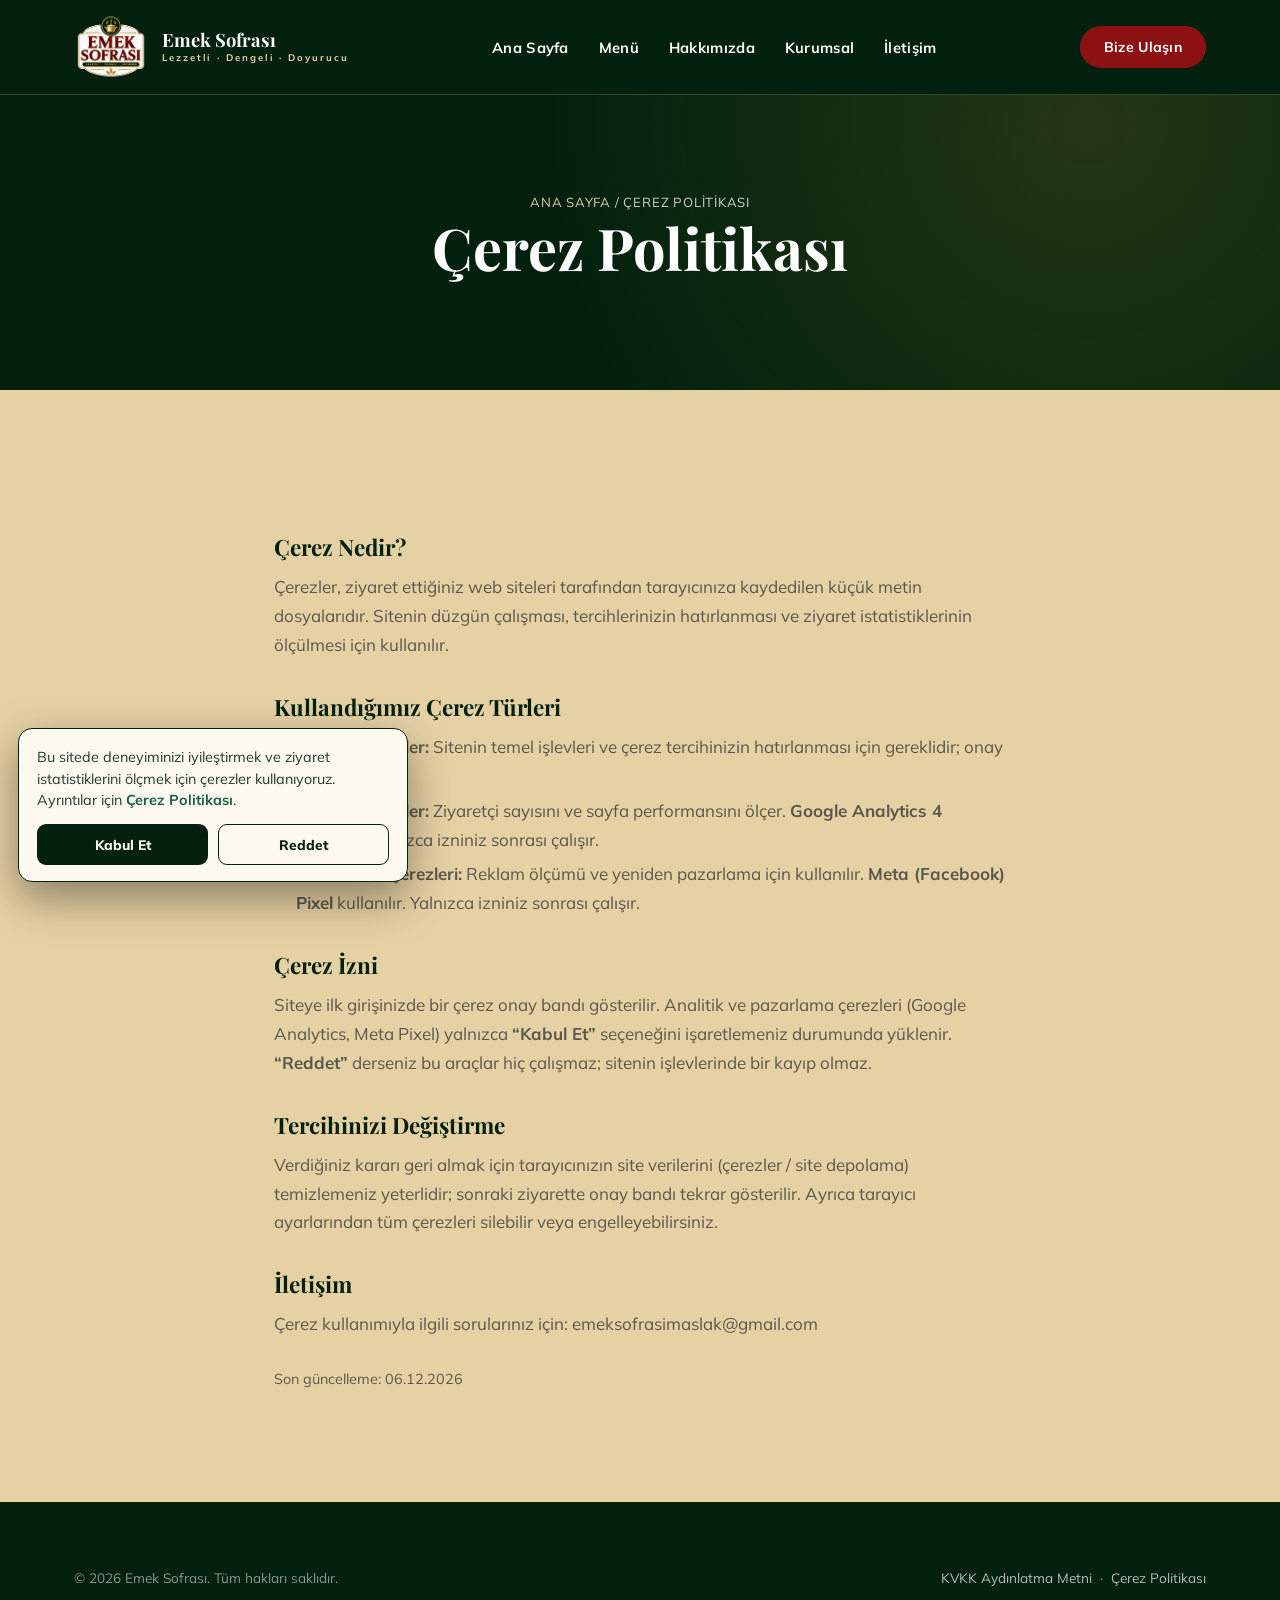
==== commit 81e4039e: "feat: mobil dönüşüm şeridi + WhatsApp menü mesajı + koordinat + footer Instagram - js/cta.js: ≤820px" ====
--- a/cerez-politikasi.html
+++ b/cerez-politikasi.html
@@ -13,6 +13,7 @@
 <link href="https://fonts.googleapis.com/css2?family=Playfair+Display:wght@600;700&family=Mulish:wght@400;600;700&display=swap" rel="stylesheet">
 <link rel="stylesheet" href="css/style.css">
 <script src="js/consent.js" defer></script>
+<script src="js/cta.js" defer></script>
 </head>
 <body>
 
